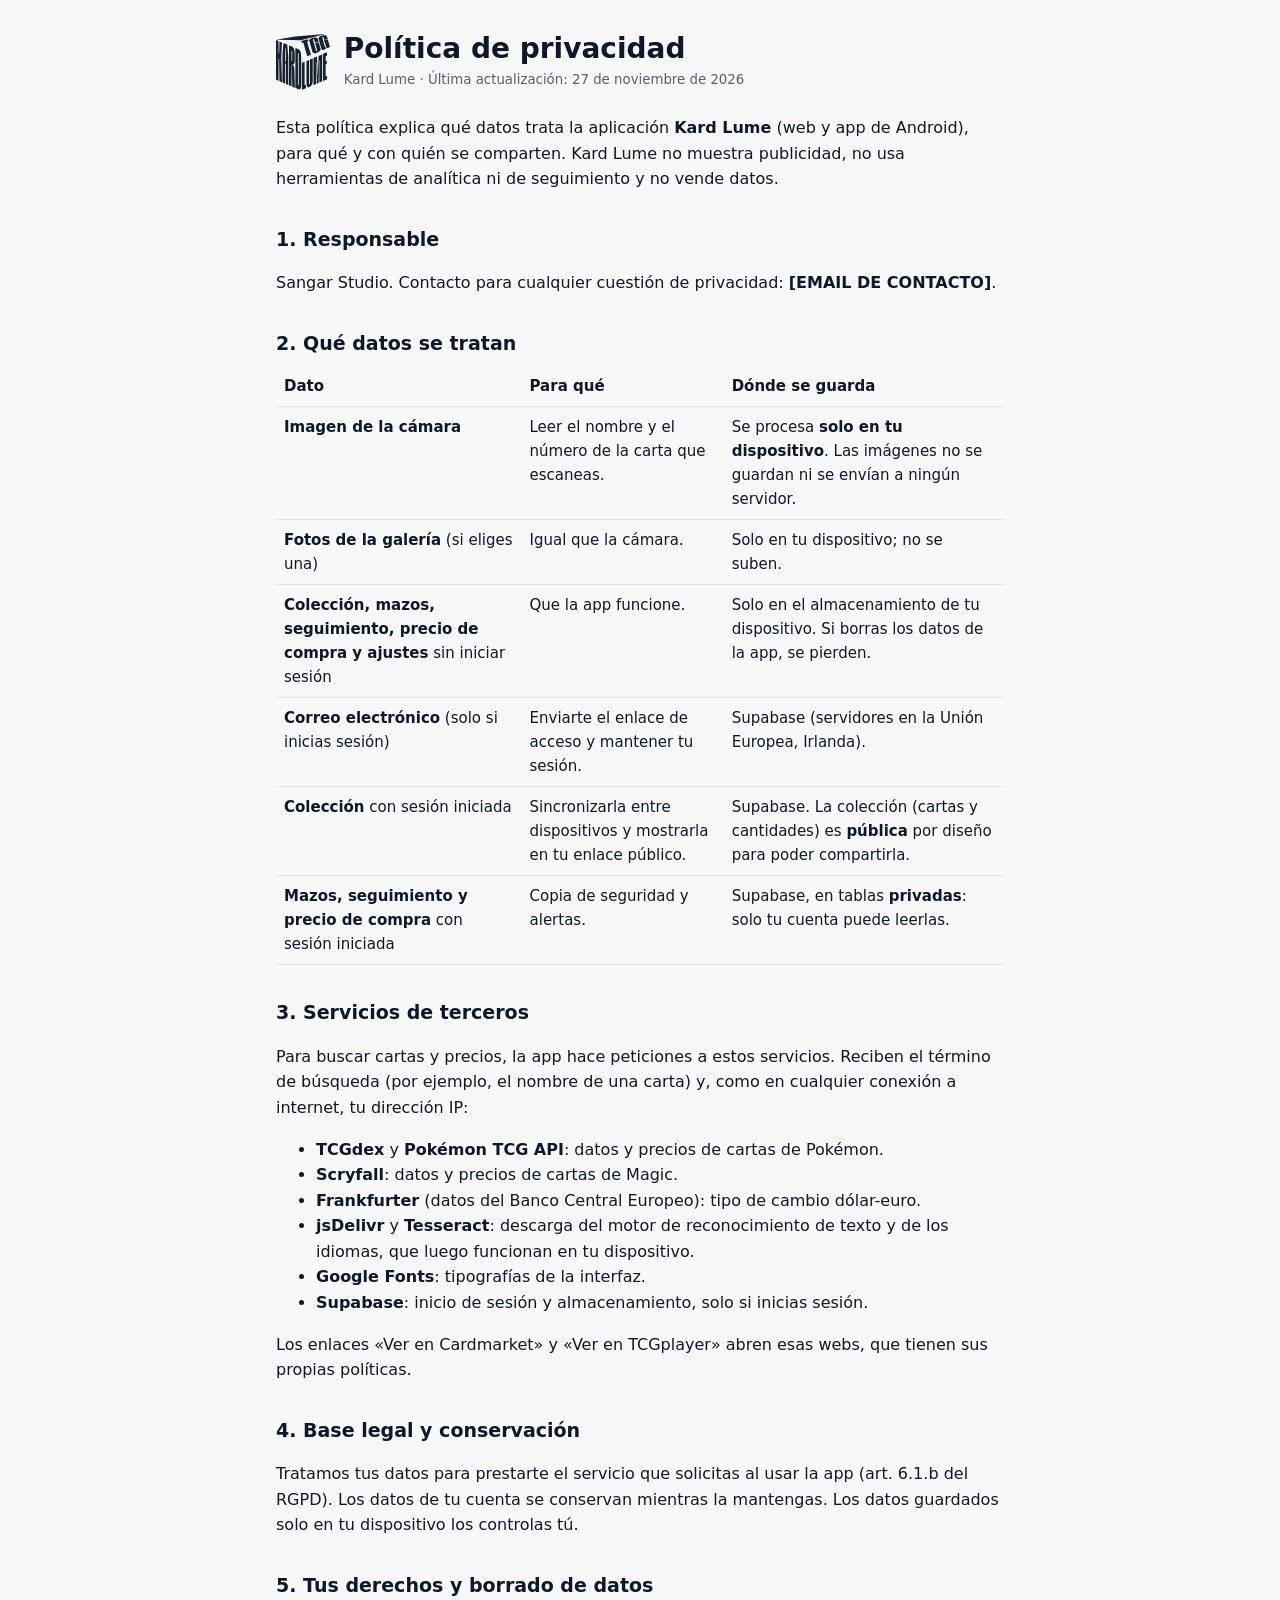
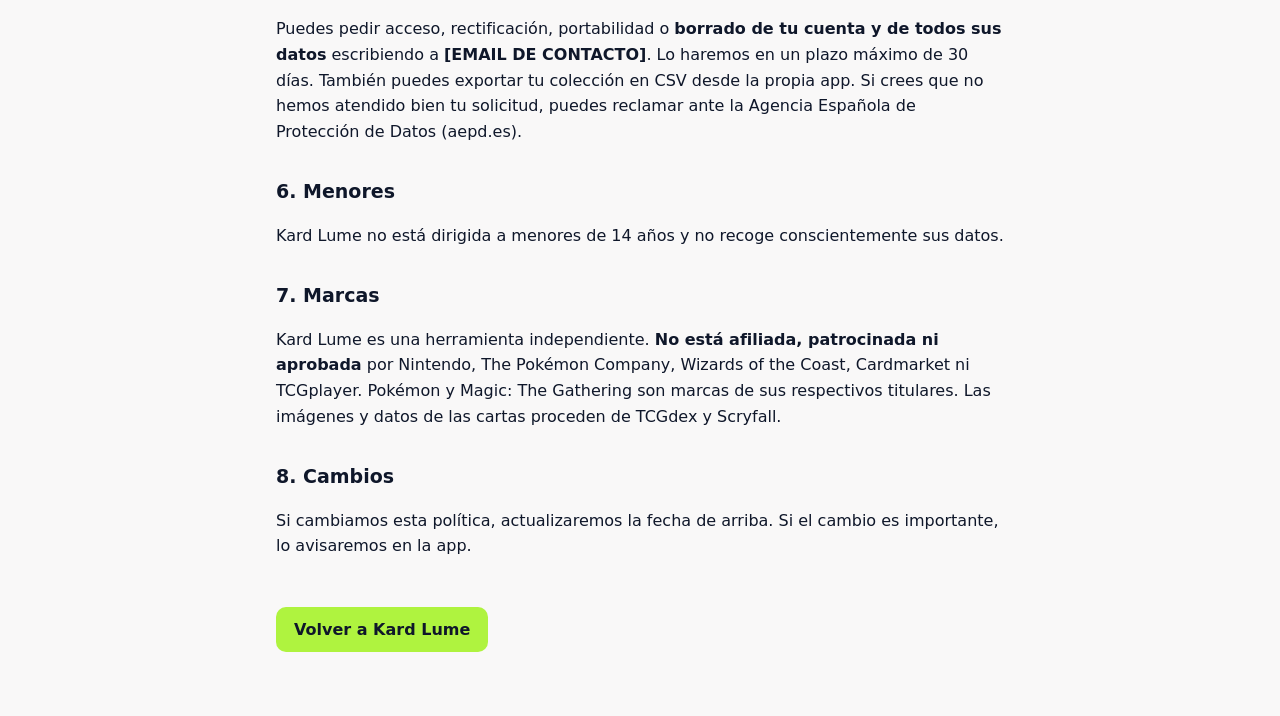
==== privacidad.html @ 18d8c6b8 "feat(android): PWA instalable, modo sin conexión, política de privacidad y guía para Google Play Co-" ====
<!DOCTYPE html>
<html lang="es">
<head>
  <meta charset="UTF-8">
  <meta name="viewport" content="width=device-width, initial-scale=1.0">
  <meta http-equiv="Content-Security-Policy" content="default-src 'self'; style-src 'self' 'unsafe-inline'; img-src 'self' data:; object-src 'none'; base-uri 'self'">
  <meta name="theme-color" content="#0f172a">
  <title>Política de privacidad — Kard Lume</title>
  <link rel="icon" href="img/favicon.svg" type="image/svg+xml">
  <style>
    :root { --ink: #0f172a; --muted: #5b5c78; --bg: #f9f8f8; --line: #e5e4ea; --accent: #aff33f; }
    * { box-sizing: border-box; }
    body { margin: 0; background: var(--bg); color: var(--ink); font: 16px/1.6 Inter, system-ui, -apple-system, "Segoe UI", sans-serif; }
    main { max-width: 760px; margin: 0 auto; padding: 32px 16px 64px; }
    header { display: flex; align-items: center; gap: 14px; margin-bottom: 24px; }
    header img { height: 56px; width: auto; }
    h1 { font-size: 28px; line-height: 1.2; margin: 0; }
    h2 { font-size: 19px; margin: 32px 0 8px; }
    p, li { color: var(--ink); }
    small, .muted { color: var(--muted); }
    table { width: 100%; border-collapse: collapse; margin: 8px 0; font-size: 15px; }
    th, td { text-align: left; vertical-align: top; padding: 8px; border-bottom: 1px solid var(--line); }
    th { font-weight: 700; }
    a { color: inherit; text-underline-offset: 2px; }
    .back { display: inline-block; margin-top: 32px; padding: 10px 18px; border-radius: 10px; background: var(--accent); color: var(--ink); font-weight: 800; text-decoration: none; }
    @media (max-width: 560px) { table, thead, tbody, tr, th, td { display: block; } thead { display: none; } td { border: 0; padding: 2px 0; } tr { border-bottom: 1px solid var(--line); padding: 8px 0; } }
  </style>
</head>
<body>
<main>
  <header>
    <img src="img/kardlume-dark.svg" alt="" width="54" height="56">
    <div><h1>Política de privacidad</h1><small>Kard Lume · Última actualización: 27 de noviembre de 2026</small></div>
  </header>

  <p>Esta política explica qué datos trata la aplicación <strong>Kard Lume</strong> (web y app de Android), para qué y con quién se comparten. Kard Lume no muestra publicidad, no usa herramientas de analítica ni de seguimiento y no vende datos.</p>

  <h2>1. Responsable</h2>
  <p>Sangar Studio. Contacto para cualquier cuestión de privacidad: <strong>[EMAIL DE CONTACTO]</strong>.</p>

  <h2>2. Qué datos se tratan</h2>
  <table>
    <thead><tr><th>Dato</th><th>Para qué</th><th>Dónde se guarda</th></tr></thead>
    <tbody>
      <tr><td><strong>Imagen de la cámara</strong></td><td>Leer el nombre y el número de la carta que escaneas.</td><td>Se procesa <strong>solo en tu dispositivo</strong>. Las imágenes no se guardan ni se envían a ningún servidor.</td></tr>
      <tr><td><strong>Fotos de la galería</strong> (si eliges una)</td><td>Igual que la cámara.</td><td>Solo en tu dispositivo; no se suben.</td></tr>
      <tr><td><strong>Colección, mazos, seguimiento, precio de compra y ajustes</strong> sin iniciar sesión</td><td>Que la app funcione.</td><td>Solo en el almacenamiento de tu dispositivo. Si borras los datos de la app, se pierden.</td></tr>
      <tr><td><strong>Correo electrónico</strong> (solo si inicias sesión)</td><td>Enviarte el enlace de acceso y mantener tu sesión.</td><td>Supabase (servidores en la Unión Europea, Irlanda).</td></tr>
      <tr><td><strong>Colección</strong> con sesión iniciada</td><td>Sincronizarla entre dispositivos y mostrarla en tu enlace público.</td><td>Supabase. La colección (cartas y cantidades) es <strong>pública</strong> por diseño para poder compartirla.</td></tr>
      <tr><td><strong>Mazos, seguimiento y precio de compra</strong> con sesión iniciada</td><td>Copia de seguridad y alertas.</td><td>Supabase, en tablas <strong>privadas</strong>: solo tu cuenta puede leerlas.</td></tr>
    </tbody>
  </table>

  <h2>3. Servicios de terceros</h2>
  <p>Para buscar cartas y precios, la app hace peticiones a estos servicios. Reciben el término de búsqueda (por ejemplo, el nombre de una carta) y, como en cualquier conexión a internet, tu dirección IP:</p>
  <ul>
    <li><strong>TCGdex</strong> y <strong>Pokémon TCG API</strong>: datos y precios de cartas de Pokémon.</li>
    <li><strong>Scryfall</strong>: datos y precios de cartas de Magic.</li>
    <li><strong>Frankfurter</strong> (datos del Banco Central Europeo): tipo de cambio dólar-euro.</li>
    <li><strong>jsDelivr</strong> y <strong>Tesseract</strong>: descarga del motor de reconocimiento de texto y de los idiomas, que luego funcionan en tu dispositivo.</li>
    <li><strong>Google Fonts</strong>: tipografías de la interfaz.</li>
    <li><strong>Supabase</strong>: inicio de sesión y almacenamiento, solo si inicias sesión.</li>
  </ul>
  <p>Los enlaces «Ver en Cardmarket» y «Ver en TCGplayer» abren esas webs, que tienen sus propias políticas.</p>

  <h2>4. Base legal y conservación</h2>
  <p>Tratamos tus datos para prestarte el servicio que solicitas al usar la app (art. 6.1.b del RGPD). Los datos de tu cuenta se conservan mientras la mantengas. Los datos guardados solo en tu dispositivo los controlas tú.</p>

  <h2>5. Tus derechos y borrado de datos</h2>
  <p>Puedes pedir acceso, rectificación, portabilidad o <strong>borrado de tu cuenta y de todos sus datos</strong> escribiendo a <strong>[EMAIL DE CONTACTO]</strong>. Lo haremos en un plazo máximo de 30 días. También puedes exportar tu colección en CSV desde la propia app. Si crees que no hemos atendido bien tu solicitud, puedes reclamar ante la Agencia Española de Protección de Datos (aepd.es).</p>

  <h2>6. Menores</h2>
  <p>Kard Lume no está dirigida a menores de 14 años y no recoge conscientemente sus datos.</p>

  <h2>7. Marcas</h2>
  <p>Kard Lume es una herramienta independiente. <strong>No está afiliada, patrocinada ni aprobada</strong> por Nintendo, The Pokémon Company, Wizards of the Coast, Cardmarket ni TCGplayer. Pokémon y Magic: The Gathering son marcas de sus respectivos titulares. Las imágenes y datos de las cartas proceden de TCGdex y Scryfall.</p>

  <h2>8. Cambios</h2>
  <p>Si cambiamos esta política, actualizaremos la fecha de arriba. Si el cambio es importante, lo avisaremos en la app.</p>

  <a class="back" href="./">Volver a Kard Lume</a>
</main>
</body>
</html>
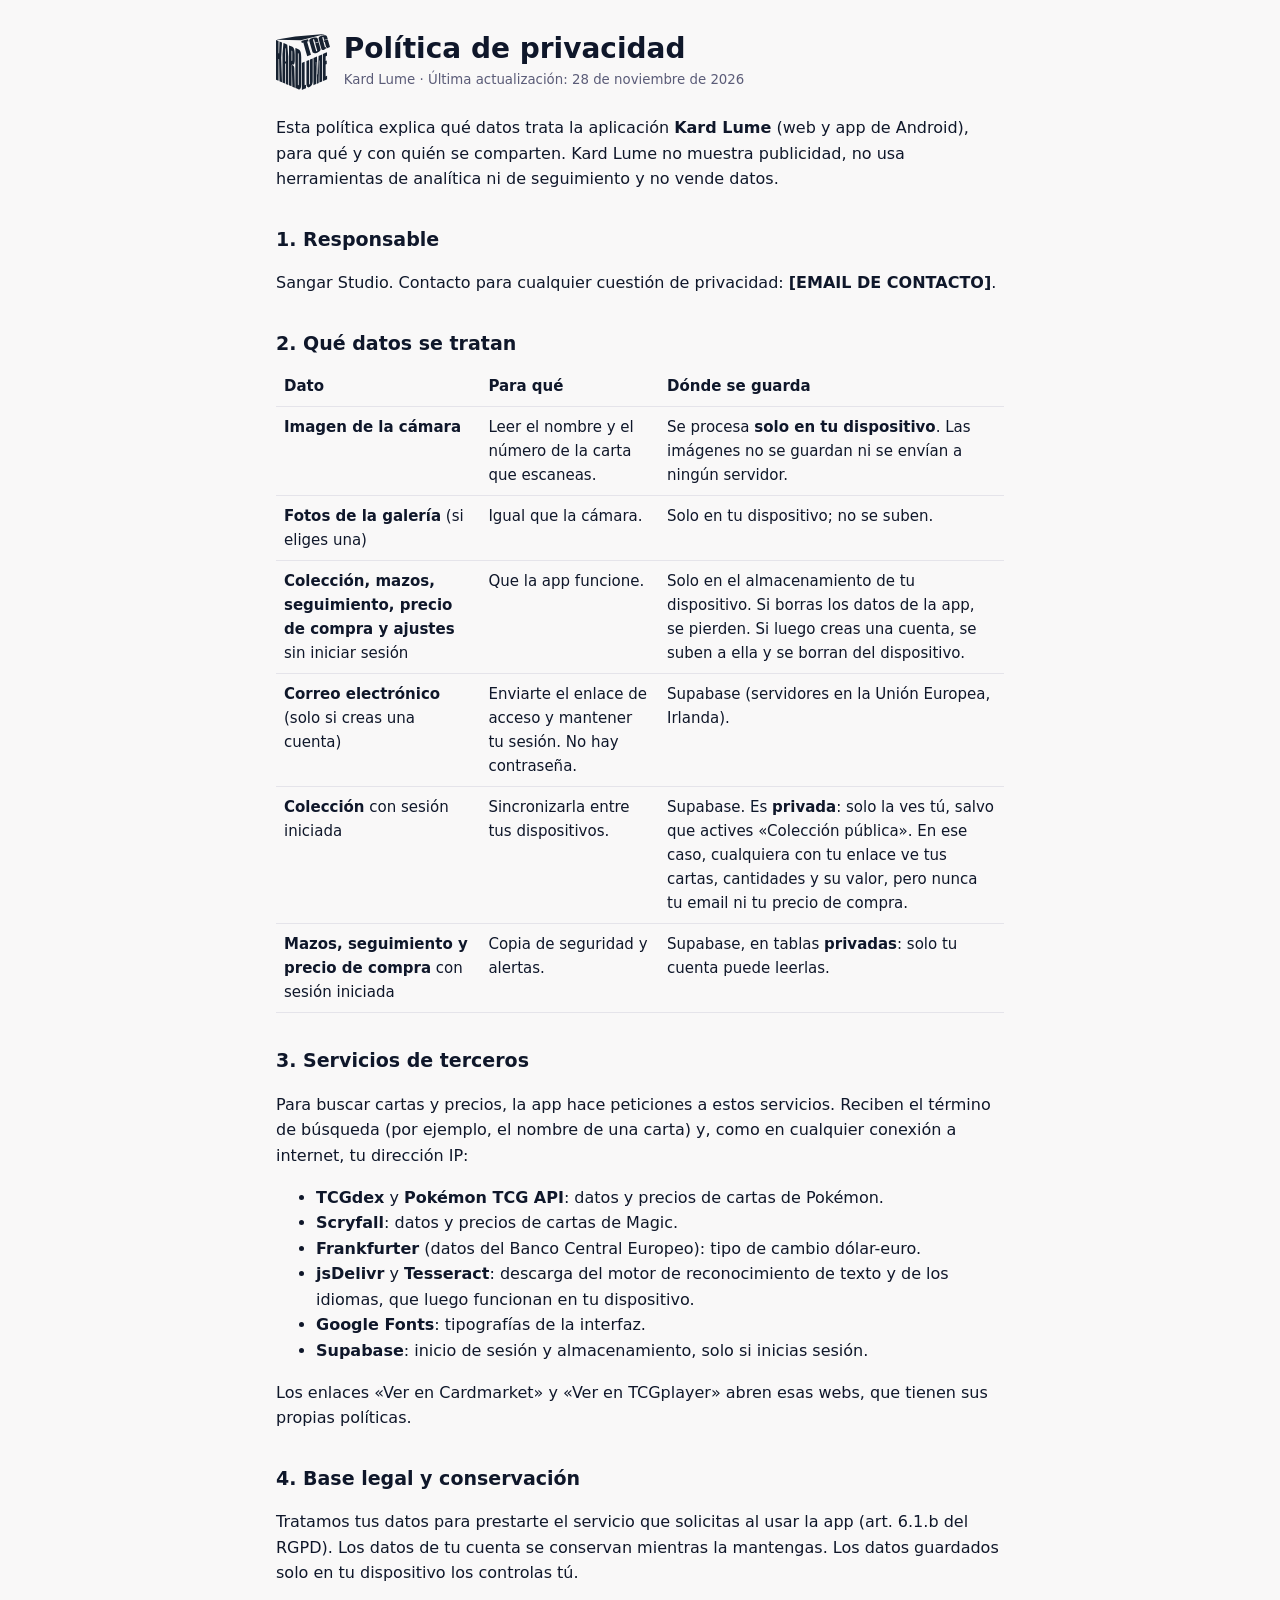
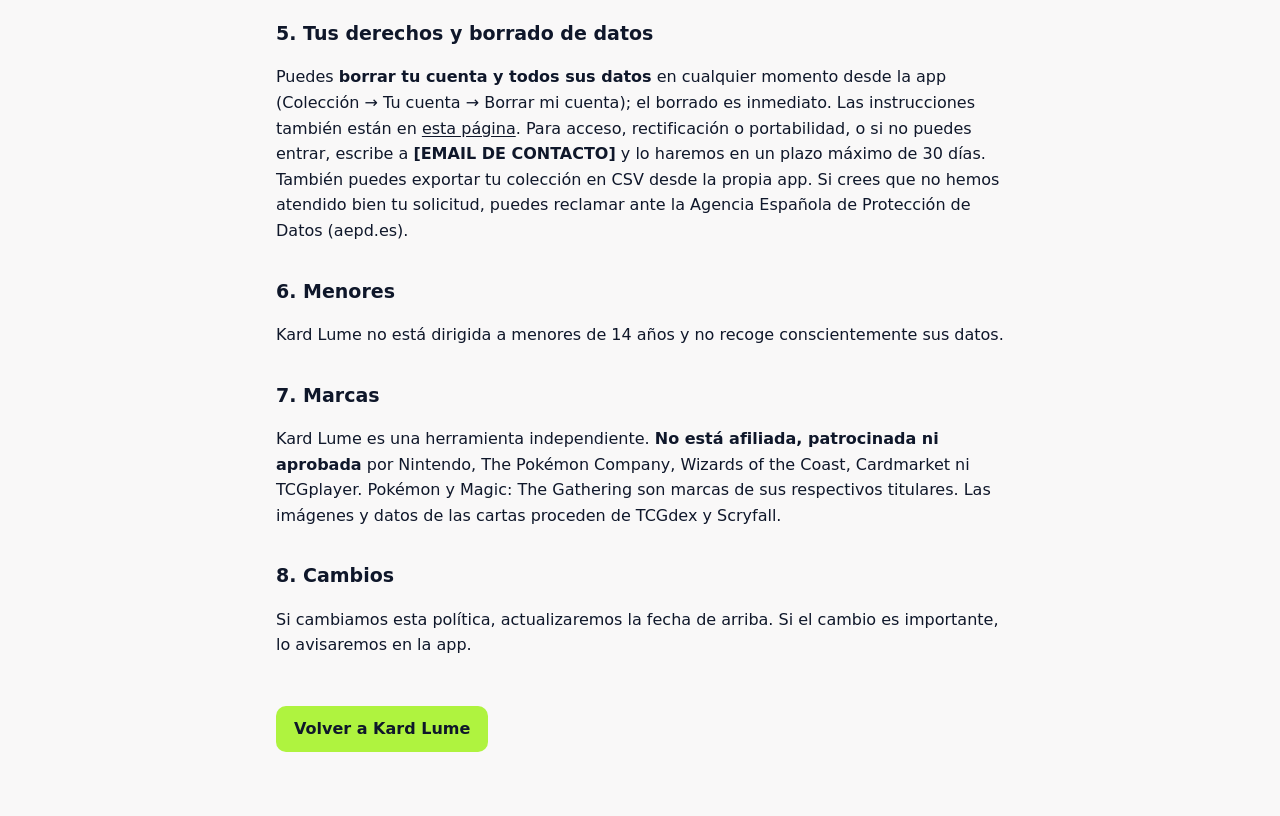
==== commit e0a2e136: "feat: cuentas para todos, colección privada por defecto, borrado de cuenta, botón flotante de escane" ====
--- a/privacidad.html
+++ b/privacidad.html
@@ -30,7 +30,7 @@
 <main>
   <header>
     <img src="img/kardlume-dark.svg" alt="" width="54" height="56">
-    <div><h1>Política de privacidad</h1><small>Kard Lume · Última actualización: 27 de noviembre de 2026</small></div>
+    <div><h1>Política de privacidad</h1><small>Kard Lume · Última actualización: 28 de noviembre de 2026</small></div>
   </header>
 
   <p>Esta política explica qué datos trata la aplicación <strong>Kard Lume</strong> (web y app de Android), para qué y con quién se comparten. Kard Lume no muestra publicidad, no usa herramientas de analítica ni de seguimiento y no vende datos.</p>
@@ -44,9 +44,9 @@
     <tbody>
       <tr><td><strong>Imagen de la cámara</strong></td><td>Leer el nombre y el número de la carta que escaneas.</td><td>Se procesa <strong>solo en tu dispositivo</strong>. Las imágenes no se guardan ni se envían a ningún servidor.</td></tr>
       <tr><td><strong>Fotos de la galería</strong> (si eliges una)</td><td>Igual que la cámara.</td><td>Solo en tu dispositivo; no se suben.</td></tr>
-      <tr><td><strong>Colección, mazos, seguimiento, precio de compra y ajustes</strong> sin iniciar sesión</td><td>Que la app funcione.</td><td>Solo en el almacenamiento de tu dispositivo. Si borras los datos de la app, se pierden.</td></tr>
-      <tr><td><strong>Correo electrónico</strong> (solo si inicias sesión)</td><td>Enviarte el enlace de acceso y mantener tu sesión.</td><td>Supabase (servidores en la Unión Europea, Irlanda).</td></tr>
-      <tr><td><strong>Colección</strong> con sesión iniciada</td><td>Sincronizarla entre dispositivos y mostrarla en tu enlace público.</td><td>Supabase. La colección (cartas y cantidades) es <strong>pública</strong> por diseño para poder compartirla.</td></tr>
+      <tr><td><strong>Colección, mazos, seguimiento, precio de compra y ajustes</strong> sin iniciar sesión</td><td>Que la app funcione.</td><td>Solo en el almacenamiento de tu dispositivo. Si borras los datos de la app, se pierden. Si luego creas una cuenta, se suben a ella y se borran del dispositivo.</td></tr>
+      <tr><td><strong>Correo electrónico</strong> (solo si creas una cuenta)</td><td>Enviarte el enlace de acceso y mantener tu sesión. No hay contraseña.</td><td>Supabase (servidores en la Unión Europea, Irlanda).</td></tr>
+      <tr><td><strong>Colección</strong> con sesión iniciada</td><td>Sincronizarla entre tus dispositivos.</td><td>Supabase. Es <strong>privada</strong>: solo la ves tú, salvo que actives «Colección pública». En ese caso, cualquiera con tu enlace ve tus cartas, cantidades y su valor, pero nunca tu email ni tu precio de compra.</td></tr>
       <tr><td><strong>Mazos, seguimiento y precio de compra</strong> con sesión iniciada</td><td>Copia de seguridad y alertas.</td><td>Supabase, en tablas <strong>privadas</strong>: solo tu cuenta puede leerlas.</td></tr>
     </tbody>
   </table>
@@ -67,7 +67,7 @@
   <p>Tratamos tus datos para prestarte el servicio que solicitas al usar la app (art. 6.1.b del RGPD). Los datos de tu cuenta se conservan mientras la mantengas. Los datos guardados solo en tu dispositivo los controlas tú.</p>
 
   <h2>5. Tus derechos y borrado de datos</h2>
-  <p>Puedes pedir acceso, rectificación, portabilidad o <strong>borrado de tu cuenta y de todos sus datos</strong> escribiendo a <strong>[EMAIL DE CONTACTO]</strong>. Lo haremos en un plazo máximo de 30 días. También puedes exportar tu colección en CSV desde la propia app. Si crees que no hemos atendido bien tu solicitud, puedes reclamar ante la Agencia Española de Protección de Datos (aepd.es).</p>
+  <p>Puedes <strong>borrar tu cuenta y todos sus datos</strong> en cualquier momento desde la app (Colección → Tu cuenta → Borrar mi cuenta); el borrado es inmediato. Las instrucciones también están en <a href="borrar-cuenta.html">esta página</a>. Para acceso, rectificación o portabilidad, o si no puedes entrar, escribe a <strong>[EMAIL DE CONTACTO]</strong> y lo haremos en un plazo máximo de 30 días. También puedes exportar tu colección en CSV desde la propia app. Si crees que no hemos atendido bien tu solicitud, puedes reclamar ante la Agencia Española de Protección de Datos (aepd.es).</p>
 
   <h2>6. Menores</h2>
   <p>Kard Lume no está dirigida a menores de 14 años y no recoge conscientemente sus datos.</p>
